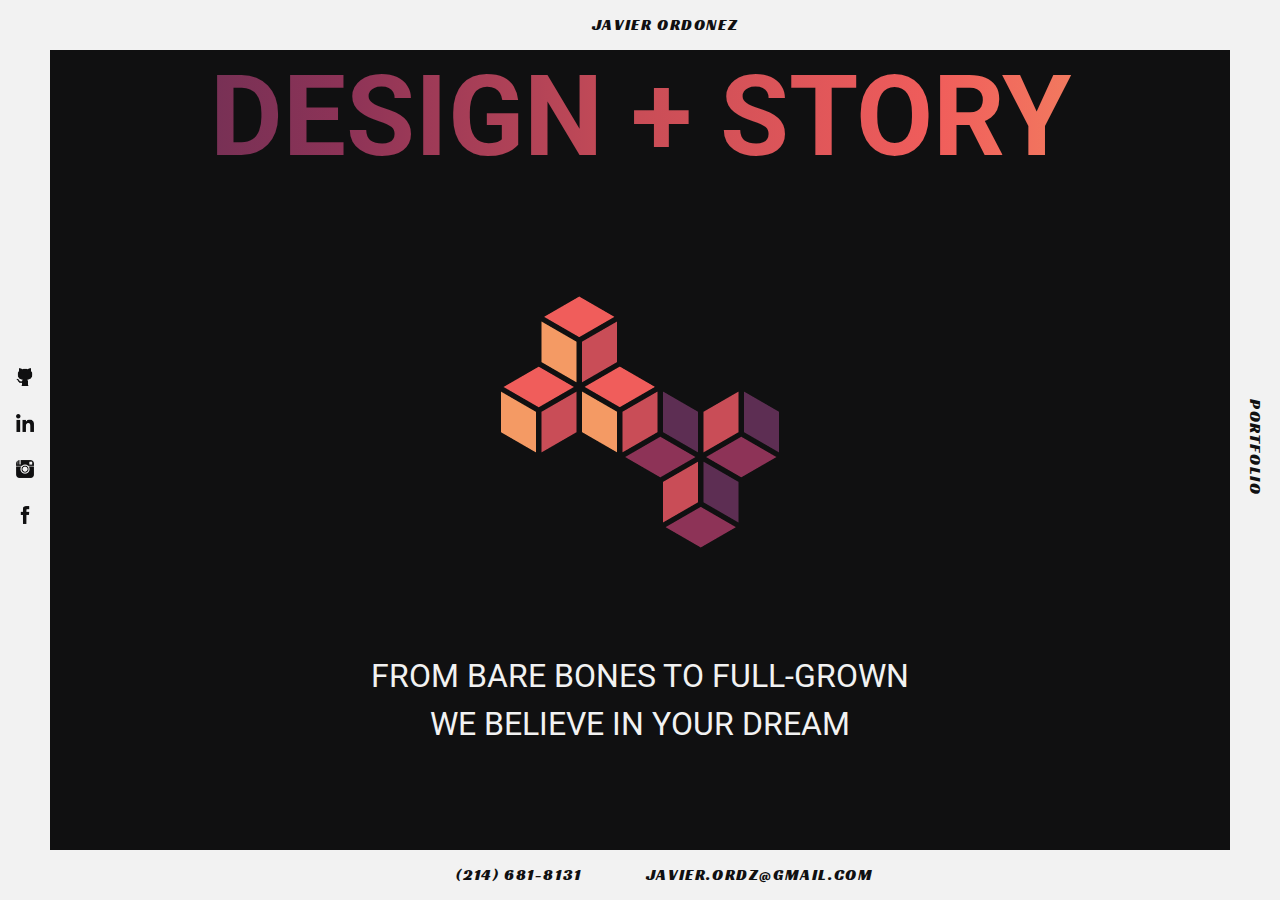
==== portfolio.html @ aa8e8fe7 "structure finished, social links connected, contact info added" ====
<!DOCTYPE html>
<html lang="en">
<head>
    <meta charset="UTF-8">
    <meta name="viewport" content="width=device-width, initial-scale=1, shrink-to-fit=no">
    <meta http-equiv="X-UA-Compatible" content="ie=edge">
    <title>Javier Ordonez</title>

    <!-- FONTS -->
    <link href="https://fonts.googleapis.com/css?family=Racing+Sans+One|Roboto" rel="stylesheet">
    <!-- BOOTSTRAP -->
    <link rel="stylesheet" href="https://stackpath.bootstrapcdn.com/bootstrap/4.3.1/css/bootstrap.min.css" integrity="sha384-ggOyR0iXCbMQv3Xipma34MD+dH/1fQ784/j6cY/iJTQUOhcWr7x9JvoRxT2MZw1T" crossorigin="anonymous">
    <!-- CUSTOM CSS -->
    <link rel="stylesheet" type="text/css" href="assets/css/style.css">
    <!-- ICONS -->
    <link rel="stylesheet" href="https://use.fontawesome.com/releases/v5.8.1/css/all.css" integrity="sha384-50oBUHEmvpQ+1lW4y57PTFmhCaXp0ML5d60M1M7uH2+nqUivzIebhndOJK28anvf" crossorigin="anonymous">
</head>

<body>
    <!-- TOP BORDER -->
    <header id="topBorder">
        <a href=# class="linkText" id="nameLink">JAVIER ORDONEZ</a>
    </header>

    <!-- LEFT BORDER -->
    <aside id="leftBorder">
        <div class="verticalMenu">
            <a href="https://github.com/javierordz" target="_blank"><img src="assets/images/s-github.png" alt="Github" class="social"></a>
            <a href="https://www.linkedin.com/in/javierordz/" target="_blank"><img src="assets/images/s-linkedin.png" alt="LinkedIn" class="social"></a>
            <a href="https://www.instagram.com/javierordz/" target="_blank"><img src="assets/images/s-instagram.png" alt="Instagram" class="social"></a>
            <a href="https://www.facebook.com/javier.ordz" target="_blank"><img src="assets/images/s-facebook.png" alt="Facebook" class="social"></a>
        </div>
    </aside>

    <!-- CONTENT -->
    <section class="wrapper">
        <div id="splash">
            <h1>DESIGN + STORY</h1>
            <img src="assets/images/VB-icon.png" id="logo">
            <p id="slogan">FROM BARE BONES TO FULL-GROWN <br> WE BELIEVE IN YOUR DREAM</p>

        </div>

    </section>

    <!-- RIGHT BORDER -->
    <aside id="rightBorder">
        <div class="verticalMenu" id="portfolio">
            <a class="linkText" id="portfolioLink">PORTFOLIO</a>
        </div>
    </aside>
    
    <!-- BOTTOM BORDER -->
    <footer id="bottomBorder">
        <a class="linkText" id="nameLink"><i class="fas fa-mobile-alt"></i> (214) 681-8131</a> &nbsp; &nbsp; &nbsp;
        <i class="fas fa-angle-left"></i> &nbsp;&nbsp;
        <i class="fas fa-angle-right"></i> &nbsp; &nbsp; &nbsp;
        <a href="mailto:javier.ordz@gmail.com" class="linkText" id="nameLink"><i class="fas fa-envelope"></i> JAVIER.ORDZ@GMAIL.COM</a>
    </footer>

    <script type="text/javascript" src="assets/javascript/logic.js"></script>
    <script src="https://code.jquery.com/jquery-3.3.1.slim.min.js" integrity="sha384-q8i/X+965DzO0rT7abK41JStQIAqVgRVzpbzo5smXKp4YfRvH+8abtTE1Pi6jizo" crossorigin="anonymous"></script>
    <script src="https://cdnjs.cloudflare.com/ajax/libs/popper.js/1.14.7/umd/popper.min.js" integrity="sha384-UO2eT0CpHqdSJQ6hJty5KVphtPhzWj9WO1clHTMGa3JDZwrnQq4sF86dIHNDz0W1" crossorigin="anonymous"></script>
    <script src="https://stackpath.bootstrapcdn.com/bootstrap/4.3.1/js/bootstrap.min.js" integrity="sha384-JjSmVgyd0p3pXB1rRibZUAYoIIy6OrQ6VrjIEaFf/nJGzIxFDsf4x0xIM+B07jRM" crossorigin="anonymous"></script>
 
</body>

</html>
---- assets/css/style.css ----
/* GLOBAL */
html {
    font-size: 1em;
}

body {
    width: 100%;
    height: 100%;
    background-color: #101011;
    color: #F2F2F2;
    font-family: 'Roboto', sans-serif;
}

a {
    color: #101011;
    letter-spacing: 0.1em;
}
a:hover {
    text-decoration: none;
    color: #5D2E53;
}

.linkText {
    font-family: 'Racing Sans One', cursive;
    line-height: 50px;
}

h1 {
    font-weight: bolder;
    font-size: 7em;
    text-align: center;
    background: linear-gradient(to right, #5D2E53, #8D3357, #C94D57, #F05D5B, #F49A64);
    -webkit-background-clip: text;
    -webkit-text-fill-color: transparent;
}

/* BORDERS */
#topBorder, #bottomBorder, #leftBorder, #rightBorder {
	background: #F2F2F2;
    position: fixed;
    text-align: center;
    color: #101011;
}

#leftBorder, #rightBorder {
    top: 0; 
    bottom: 0;
    width: 50px;
    height: 100%;
}
#leftBorder { left: 0; }
#rightBorder { right: 0; }
		
#topBorder, #bottomBorder {
    left: 0;
    right: 0;
    height: 50px;
    width: 100%;
    padding-left: 50px;
}
#topBorder { top: 0; }
#bottomBorder { bottom: 0; }

/* BORDER LINKS */
.social {
    width: 18px;
    height: 18px;
    margin: 14px;
}

.verticalMenu {
    position: absolute;
    top: calc(50% - 96px);
    line-height: 2.5em;
}

#portfolio {
    top: calc(50% - 51px);
    writing-mode: vertical-rl;
    text-orientation: mixed;
    color: #101011;
    cursor: pointer;
}

/* CONTENT ——— S P L A S H */
.wrapper {
    width: calc(100% - 100px);
    height: calc(100% - 100px);
    position: absolute;
    top: 50px;
    left: 50px;
    margin: auto;
    align-items: center;
    justify-content: center;
}

#splash {
    margin: auto;
    align-items: center;
    justify-content: center;
    position: relative;
}

#logo {
    margin: 0 auto;
    display: block;
    width: 480px;
}

#slogan {
    font-size: 2em;
    text-align: center;
}

.colorValues {
    color: #F2F2F2;
    color: #101011;
    color: #5D2E53;
    color: #8D3357;
    color: #C94D57;
    color: #F05D5B;
    color: #F49A64;
}
.c1 {color: #5D2E53;}
.c2 {color: #8D3357;}
.c3 {color: #C94D57;}
.c4 {color: #F05D5B;}
.c5 {color: #F49A64;}


/* MOBILE STYLING */
@media 

/* Fairly small screens including iphones */
only screen and (max-width: 500px),
/* iPads */
only screen and (min-device-width: 768px) and (max-device-width: 1024px) 
{#topBorder, #bottomBorder, #leftBorder, #rightBorder { display: none; }}
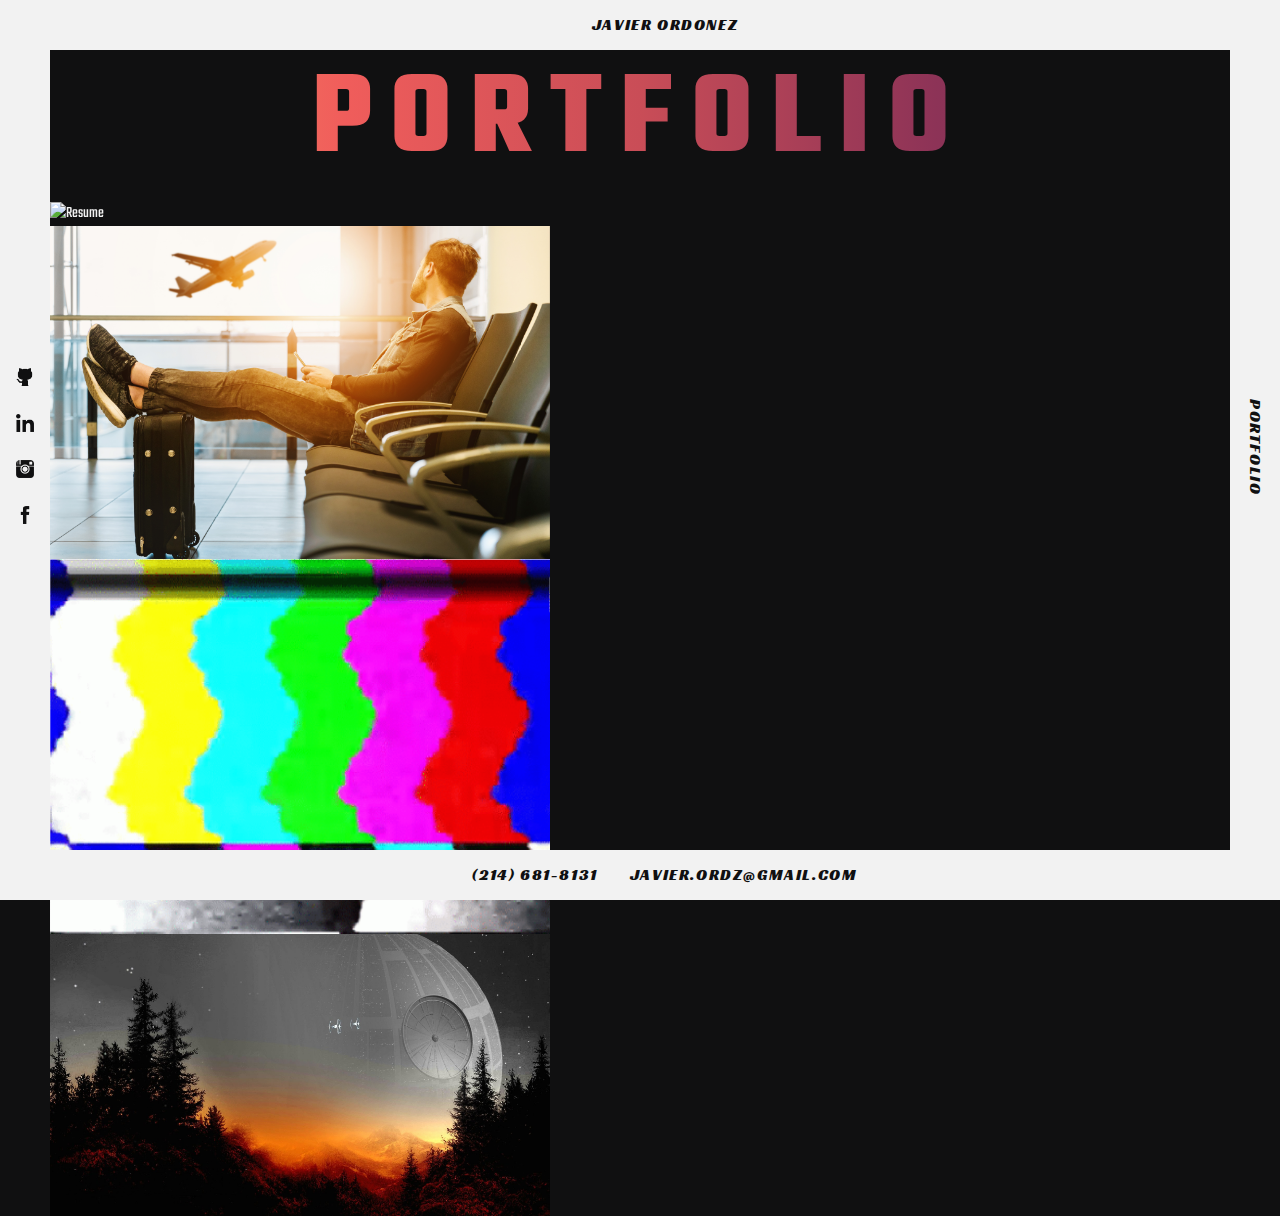
==== commit 78be7be8: "updates to everything" ====
--- a/portfolio.html
+++ b/portfolio.html
@@ -7,7 +7,7 @@
     <title>Javier Ordonez</title>
 
     <!-- FONTS -->
-    <link href="https://fonts.googleapis.com/css?family=Racing+Sans+One|Roboto" rel="stylesheet">
+    <link href="https://fonts.googleapis.com/css?family=Racing+Sans+One|Teko:700" rel="stylesheet">
     <!-- BOOTSTRAP -->
     <link rel="stylesheet" href="https://stackpath.bootstrapcdn.com/bootstrap/4.3.1/css/bootstrap.min.css" integrity="sha384-ggOyR0iXCbMQv3Xipma34MD+dH/1fQ784/j6cY/iJTQUOhcWr7x9JvoRxT2MZw1T" crossorigin="anonymous">
     <!-- CUSTOM CSS -->
@@ -34,19 +34,68 @@
 
     <!-- CONTENT -->
     <section class="wrapper">
-        <div id="splash">
+        
+        <!-- SPLASH -->
+        <!-- <div id="splash">
             <h1>DESIGN + STORY</h1>
             <img src="assets/images/VB-icon.png" id="logo">
             <p id="slogan">FROM BARE BONES TO FULL-GROWN <br> WE BELIEVE IN YOUR DREAM</p>
+        </div> -->
+
+        <!-- PORTFOLIO -->
+        <div id="portfolio">
+            <h1>PORTFOLIO</h1>
+
+            <div class="proj">
+                <img src="assets/images/Resume-1.JPG" alt="Resume" class="projImg">
+                <div class="overlay">
+                    <div class="projTitle"><h3>RESUME</h3></div>
+                    <div class="projDesc">App for socially saving money for dream vacations</div>
+                    <a href="https://thewly.github.io/Project1/" class="projLink">View</a>
+                    <a href="https://github.com/thewly/Project1" class="projLink">GitHub</a>
+                </div>
+            </div>
+
+            <div class="proj">
+                <img src="assets/images/Proj1.png" alt="NEXT JRNY" class="projImg">
+                <div class="overlay">
+                    <div class="projTitle"><h3>NEXT JRNY</h3></div>
+                    <div class="projDesc">App for socially saving money for dream vacations</div>
+                    <a href="https://thewly.github.io/Project1/" class="projLink">View</a>
+                    <a href="https://github.com/thewly/Project1" class="projLink">GitHub</a>
+                </div>
+            </div>
+
+            <div class="proj">
+                <img src="assets/images/Proj2.gif" alt="NEXT JRNY" class="projImg">
+                <div class="overlay">
+                    <div class="projTitle"><h3>TV TRIVIA</h3></div>
+                    <div class="projDesc">App for socially saving money for dream vacations</div>
+                    <a href="https://thewly.github.io/Project1/" class="projLink">View</a>
+                    <a href="https://github.com/javierordz/TriviaGame" class="projLink">GitHub</a>
+                </div>
+            </div>
+
+            <div class="proj">
+                <img src="assets/images/Proj3.jpg" alt="NEXT JRNY" class="projImg">
+                <div class="overlay">
+                    <div class="projTitle"><h3>STAR WARS RPG</h3></div>
+                    <div class="projDesc">Role-playing game</div>
+                    <a href="https://javierordz.github.io/unit-4-game/" class="projLink">View</a>
+                    <a href="https://github.com/javierordz/unit-4-game" class="projLink">GitHub</a>
+                </div>
+            </div>
+
 
         </div>
+
 
     </section>
 
     <!-- RIGHT BORDER -->
     <aside id="rightBorder">
-        <div class="verticalMenu" id="portfolio">
-            <a class="linkText" id="portfolioLink">PORTFOLIO</a>
+        <div class="verticalMenu" id="pf">
+            <a class="linkText" id="pfBtn">PORTFOLIO</a>
         </div>
     </aside>
     
--- a/assets/css/style.css
+++ b/assets/css/style.css
@@ -8,16 +8,17 @@
     height: 100%;
     background-color: #101011;
     color: #F2F2F2;
-    font-family: 'Roboto', sans-serif;
+    font-family: 'Teko', sans-serif;
 }
 
 a {
     color: #101011;
     letter-spacing: 0.1em;
 }
+
 a:hover {
     text-decoration: none;
-    color: #5D2E53;
+    color: inherit;
 }
 
 .linkText {
@@ -27,11 +28,20 @@
 
 h1 {
     font-weight: bolder;
-    font-size: 7em;
+    font-size: 7.5em;
+    letter-spacing: .15em;
     text-align: center;
-    background: linear-gradient(to right, #5D2E53, #8D3357, #C94D57, #F05D5B, #F49A64);
+    background: linear-gradient(to left, #5D2E53, #8D3357, #C94D57, #F05D5B, #F49A64);
     -webkit-background-clip: text;
     -webkit-text-fill-color: transparent;
+}
+
+h3 {
+    font-family: 'Racing Sans One', cursive;
+    font-weight: bolder;
+    font-size: 2em;
+    letter-spacing: .15em;
+    text-align: center;
 }
 
 /* BORDERS */
@@ -74,7 +84,7 @@
     line-height: 2.5em;
 }
 
-#portfolio {
+#pf {
     top: calc(50% - 51px);
     writing-mode: vertical-rl;
     text-orientation: mixed;
@@ -112,6 +122,56 @@
     text-align: center;
 }
 
+
+
+
+.proj {
+    position: relative;
+    width: 50%;
+}
+
+.projImg {
+    opacity: 1;
+    display: block;
+    width: 500px;
+    height: auto;
+    transition: .5s ease;
+    backface-visibility: hidden;
+}
+
+.overlay {
+    transition: .5s ease;
+    opacity: 0;
+    position: absolute;
+    top: 50%;
+    left: 50%;
+    transform: translate(-50%, -50%);
+    -ms-transform: translate(-50%, -50%);
+    text-align: center;
+}
+
+.proj:hover .projImg {
+    opacity: 0.3;
+}
+
+.proj:hover .overlay {
+    opacity: 1;
+}
+
+.projLink {
+    background-color: #5D2E53;
+    color: #F2F2F2;
+    font-size: 1em;
+    padding: 10px 32px;
+  }
+
+
+
+
+
+
+
+
 .colorValues {
     color: #F2F2F2;
     color: #101011;
@@ -121,18 +181,18 @@
     color: #F05D5B;
     color: #F49A64;
 }
-.c1 {color: #5D2E53;}
-.c2 {color: #8D3357;}
-.c3 {color: #C94D57;}
-.c4 {color: #F05D5B;}
-.c5 {color: #F49A64;}
+.c1 {background-color: #5D2E53;}
+.c2 {background-color: #8D3357;}
+.c3 {background-color: #C94D57;}
+.c4 {background-color: #F05D5B;}
+.c5 {background-color: #F49A64;}
 
 
 /* MOBILE STYLING */
 @media 
 
 /* Fairly small screens including iphones */
-only screen and (max-width: 500px),
+only screen and (max-width: 624px),
 /* iPads */
 only screen and (min-device-width: 768px) and (max-device-width: 1024px) 
 {#topBorder, #bottomBorder, #leftBorder, #rightBorder { display: none; }}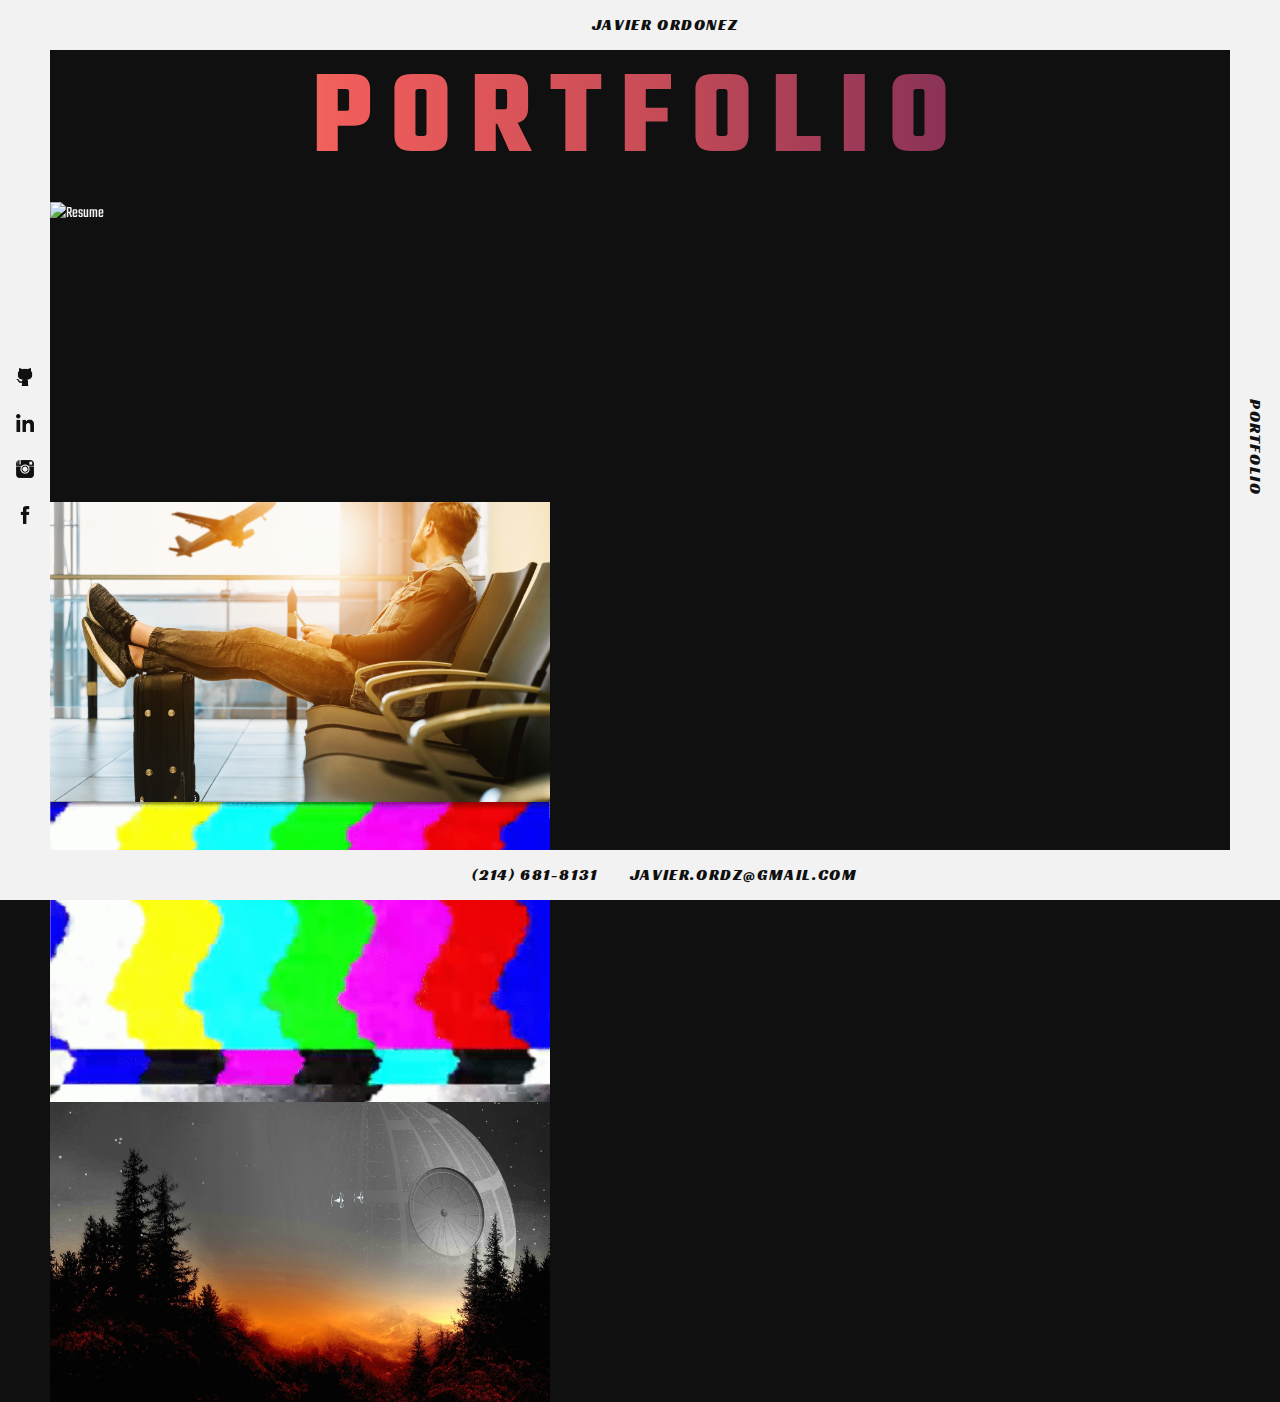
==== commit d42c7b4f: "correcting portfolio links" ====
--- a/portfolio.html
+++ b/portfolio.html
@@ -21,7 +21,7 @@
     <header id="topBorder">
         <a href=# class="linkText" id="nameLink">JAVIER ORDONEZ</a>
     </header>
-
+ 
     <!-- LEFT BORDER -->
     <aside id="leftBorder">
         <div class="verticalMenu">
@@ -47,12 +47,11 @@
             <h1>PORTFOLIO</h1>
 
             <div class="proj">
-                <img src="assets/images/Resume-1.JPG" alt="Resume" class="projImg">
+                <img src="assets/images/Resume1.JPG" alt="Resume" class="projImg">
                 <div class="overlay">
                     <div class="projTitle"><h3>RESUME</h3></div>
-                    <div class="projDesc">App for socially saving money for dream vacations</div>
-                    <a href="https://thewly.github.io/Project1/" class="projLink">View</a>
-                    <a href="https://github.com/thewly/Project1" class="projLink">GitHub</a>
+                    <div class="projDesc">A brief summary of my experience</div>
+                    <a href="" class="projLink">View</a>
                 </div>
             </div>
 
@@ -70,8 +69,8 @@
                 <img src="assets/images/Proj2.gif" alt="NEXT JRNY" class="projImg">
                 <div class="overlay">
                     <div class="projTitle"><h3>TV TRIVIA</h3></div>
-                    <div class="projDesc">App for socially saving money for dream vacations</div>
-                    <a href="https://thewly.github.io/Project1/" class="projLink">View</a>
+                    <div class="projDesc">Television quiz</div>
+                    <a href="https://javierordz.github.io/TriviaGame/" class="projLink">View</a>
                     <a href="https://github.com/javierordz/TriviaGame" class="projLink">GitHub</a>
                 </div>
             </div>
--- a/assets/css/style.css
+++ b/assets/css/style.css
@@ -68,7 +68,7 @@
     width: 100%;
     padding-left: 50px;
 }
-#topBorder { top: 0; }
+#topBorder { top: 0; z-index: 99; }
 #bottomBorder { bottom: 0; }
 
 /* BORDER LINKS */
@@ -134,7 +134,8 @@
     opacity: 1;
     display: block;
     width: 500px;
-    height: auto;
+    height: 300px;
+    object-fit: cover;
     transition: .5s ease;
     backface-visibility: hidden;
 }
@@ -165,7 +166,9 @@
     padding: 10px 32px;
   }
 
-
+.projDesc {
+    font-weight: lighter;
+}
 
 
 
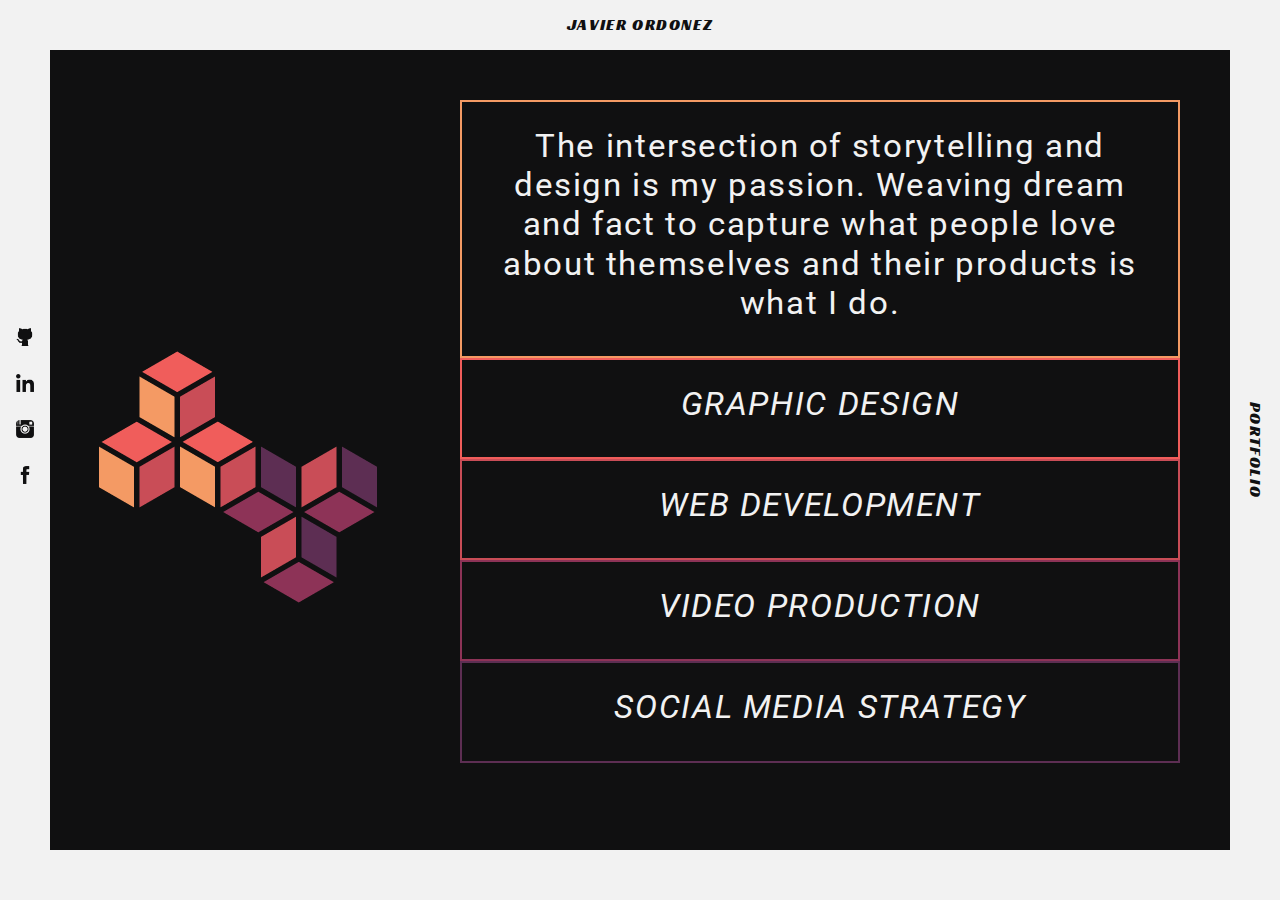
==== commit 9344f445: "added pdf" ====
--- a/portfolio.html
+++ b/portfolio.html
@@ -5,15 +5,18 @@
     <meta name="viewport" content="width=device-width, initial-scale=1, shrink-to-fit=no">
     <meta http-equiv="X-UA-Compatible" content="ie=edge">
     <title>Javier Ordonez</title>
+    <!-- <style type="text/css">html {overflow:hidden;}</style> -->
 
     <!-- FONTS -->
-    <link href="https://fonts.googleapis.com/css?family=Racing+Sans+One|Teko:700" rel="stylesheet">
+    <link href="https://fonts.googleapis.com/css?family=Racing+Sans+One|Roboto" rel="stylesheet">
     <!-- BOOTSTRAP -->
     <link rel="stylesheet" href="https://stackpath.bootstrapcdn.com/bootstrap/4.3.1/css/bootstrap.min.css" integrity="sha384-ggOyR0iXCbMQv3Xipma34MD+dH/1fQ784/j6cY/iJTQUOhcWr7x9JvoRxT2MZw1T" crossorigin="anonymous">
     <!-- CUSTOM CSS -->
     <link rel="stylesheet" type="text/css" href="assets/css/style.css">
     <!-- ICONS -->
     <link rel="stylesheet" href="https://use.fontawesome.com/releases/v5.8.1/css/all.css" integrity="sha384-50oBUHEmvpQ+1lW4y57PTFmhCaXp0ML5d60M1M7uH2+nqUivzIebhndOJK28anvf" crossorigin="anonymous">
+
+    <script type="text/javascript" src="https://code.jquery.com/jquery-3.3.1.slim.min.js" integrity="sha384-q8i/X+965DzO0rT7abK41JStQIAqVgRVzpbzo5smXKp4YfRvH+8abtTE1Pi6jizo" crossorigin="anonymous"></script>
 </head>
 
 <body>
@@ -29,29 +32,52 @@
             <a href="https://www.linkedin.com/in/javierordz/" target="_blank"><img src="assets/images/s-linkedin.png" alt="LinkedIn" class="social"></a>
             <a href="https://www.instagram.com/javierordz/" target="_blank"><img src="assets/images/s-instagram.png" alt="Instagram" class="social"></a>
             <a href="https://www.facebook.com/javier.ordz" target="_blank"><img src="assets/images/s-facebook.png" alt="Facebook" class="social"></a>
+            <a href="mailto:javier.ordz@gmail.com" target="_blank"id="emailLink"><i class="fas fa-envelope social" style="font-size: 1.2em; display:block;"></i></a>
+            <a id="phoneLink" onclick="phoneNum()"><i class="fas fa-mobile-alt social" style="font-size: 1.3em;"><span class="popupText" id="phonePop">(214) 681-8131</span></i></a>
         </div>
     </aside>
 
     <!-- CONTENT -->
     <section class="wrapper">
-        
+
         <!-- SPLASH -->
-        <!-- <div id="splash">
-            <h1>DESIGN + STORY</h1>
-            <img src="assets/images/VB-icon.png" id="logo">
-            <p id="slogan">FROM BARE BONES TO FULL-GROWN <br> WE BELIEVE IN YOUR DREAM</p>
-        </div> -->
+        <div id="splash">
+            <!-- <h1>DESIGN + STORY</h1> -->
+            <div class="container-fluid">
+                <div class="row" >
+                    <div class="col-lg col-sm-12 max-height" style="max-width: 360px;">
+                        <img src="assets/images/VB-icon.png" id="logo">
+                    </div>
+
+                    <div class="col-lg col-sm-12 max-height text-center">
+                        <div id="block1">
+                            <p>The intersection of storytelling and design is my passion. 
+                                Weaving dream and fact to capture what people love about themselves and their products is what I do.</p>
+                        </div>
+                            <i class="fas fa-ellipsis-v ellipse c1"></i>
+                        <div id="block2"><p><i>GRAPHIC DESIGN</i></p></div>
+                            <i class="fas fa-ellipsis-v ellipse c2"></i>
+                        <div id="block3"><p><i>WEB DEVELOPMENT</i></p></div>
+                            <i class="fas fa-ellipsis-v ellipse c3"></i>
+                        <div id="block4"><p><i>VIDEO PRODUCTION</i></p></div>
+                            <i class="fas fa-ellipsis-v ellipse c4"></i>
+                        <div id="block5"><p><i>SOCIAL MEDIA STRATEGY</i></p></div>
+                    </div>
+                    
+                </div>
+            </div>
+        </div>
 
         <!-- PORTFOLIO -->
-        <div id="portfolio">
+        <div id="portfolio" class="hidden-element">
             <h1>PORTFOLIO</h1>
 
             <div class="proj">
-                <img src="assets/images/Resume1.JPG" alt="Resume" class="projImg">
+                <img src="assets/images/Resume.JPG" alt="Resume" class="projImg">
                 <div class="overlay">
                     <div class="projTitle"><h3>RESUME</h3></div>
-                    <div class="projDesc">A brief summary of my experience</div>
-                    <a href="" class="projLink">View</a>
+                    <div class="projDesc">A brief summary of my experiences</div><br>
+                    <a href="assets/images/Ordonez - Resume.pdf" class="projLink" target="_blank">View</a>
                 </div>
             </div>
 
@@ -59,9 +85,9 @@
                 <img src="assets/images/Proj1.png" alt="NEXT JRNY" class="projImg">
                 <div class="overlay">
                     <div class="projTitle"><h3>NEXT JRNY</h3></div>
-                    <div class="projDesc">App for socially saving money for dream vacations</div>
-                    <a href="https://thewly.github.io/Project1/" class="projLink">View</a>
-                    <a href="https://github.com/thewly/Project1" class="projLink">GitHub</a>
+                    <div class="projDesc">App for socially saving money for dream vacations</div><br>
+                    <a href="https://thewly.github.io/Project1/" class="projLink" target="_blank">View</a>
+                    <a href="https://github.com/thewly/Project1" class="projLink" target="_blank">GitHub</a>
                 </div>
             </div>
 
@@ -69,9 +95,9 @@
                 <img src="assets/images/Proj2.gif" alt="NEXT JRNY" class="projImg">
                 <div class="overlay">
                     <div class="projTitle"><h3>TV TRIVIA</h3></div>
-                    <div class="projDesc">Television quiz</div>
-                    <a href="https://javierordz.github.io/TriviaGame/" class="projLink">View</a>
-                    <a href="https://github.com/javierordz/TriviaGame" class="projLink">GitHub</a>
+                    <div class="projDesc">Timed quiz on television history</div><br>
+                    <a href="https://javierordz.github.io/TriviaGame/" class="projLink" target="_blank">View</a>
+                    <a href="https://github.com/javierordz/TriviaGame" class="projLink" target="_blank">GitHub</a>
                 </div>
             </div>
 
@@ -79,35 +105,30 @@
                 <img src="assets/images/Proj3.jpg" alt="NEXT JRNY" class="projImg">
                 <div class="overlay">
                     <div class="projTitle"><h3>STAR WARS RPG</h3></div>
-                    <div class="projDesc">Role-playing game</div>
-                    <a href="https://javierordz.github.io/unit-4-game/" class="projLink">View</a>
-                    <a href="https://github.com/javierordz/unit-4-game" class="projLink">GitHub</a>
+                    <div class="projDesc">Role-playing game with dynamic html elements</div><br>
+                    <a href="https://javierordz.github.io/unit-4-game/" class="projLink" target="_blank">View</a>
+                    <a href="https://github.com/javierordz/unit-4-game" class="projLink" target="_blank">GitHub</a>
                 </div>
             </div>
 
 
         </div>
 
-
     </section>
 
     <!-- RIGHT BORDER -->
     <aside id="rightBorder">
-        <div class="verticalMenu" id="pf">
-            <a class="linkText" id="pfBtn">PORTFOLIO</a>
+        <div class="verticalMenu" id="switchBtn">
+            <i class="fas fa-arrow-right"></i>
+            <a class="linkText" id="switch-view">PORTFOLIO</a>
+            <i class="fas fa-arrow-right"></i>
         </div>
     </aside>
     
     <!-- BOTTOM BORDER -->
-    <footer id="bottomBorder">
-        <a class="linkText" id="nameLink"><i class="fas fa-mobile-alt"></i> (214) 681-8131</a> &nbsp; &nbsp; &nbsp;
-        <i class="fas fa-angle-left"></i> &nbsp;&nbsp;
-        <i class="fas fa-angle-right"></i> &nbsp; &nbsp; &nbsp;
-        <a href="mailto:javier.ordz@gmail.com" class="linkText" id="nameLink"><i class="fas fa-envelope"></i> JAVIER.ORDZ@GMAIL.COM</a>
-    </footer>
+    <footer id="bottomBorder"></footer>
 
     <script type="text/javascript" src="assets/javascript/logic.js"></script>
-    <script src="https://code.jquery.com/jquery-3.3.1.slim.min.js" integrity="sha384-q8i/X+965DzO0rT7abK41JStQIAqVgRVzpbzo5smXKp4YfRvH+8abtTE1Pi6jizo" crossorigin="anonymous"></script>
     <script src="https://cdnjs.cloudflare.com/ajax/libs/popper.js/1.14.7/umd/popper.min.js" integrity="sha384-UO2eT0CpHqdSJQ6hJty5KVphtPhzWj9WO1clHTMGa3JDZwrnQq4sF86dIHNDz0W1" crossorigin="anonymous"></script>
     <script src="https://stackpath.bootstrapcdn.com/bootstrap/4.3.1/js/bootstrap.min.js" integrity="sha384-JjSmVgyd0p3pXB1rRibZUAYoIIy6OrQ6VrjIEaFf/nJGzIxFDsf4x0xIM+B07jRM" crossorigin="anonymous"></script>
  
--- a/assets/css/style.css
+++ b/assets/css/style.css
@@ -1,6 +1,13 @@
 /* GLOBAL */
 html {
     font-size: 1em;
+    overflow: scroll;
+    overflow-x: hidden;
+}
+
+::-webkit-scrollbar {
+    width: 0px;
+    background: transparent;
 }
 
 body {
@@ -8,12 +15,13 @@
     height: 100%;
     background-color: #101011;
     color: #F2F2F2;
-    font-family: 'Teko', sans-serif;
+    font-family: 'Roboto', sans-serif;
 }
 
 a {
     color: #101011;
     letter-spacing: 0.1em;
+    text-transform: uppercase;
 }
 
 a:hover {
@@ -24,13 +32,17 @@
 .linkText {
     font-family: 'Racing Sans One', cursive;
     line-height: 50px;
+    text-transform: uppercase;
+    margin: 20px 10px;
 }
 
 h1 {
+    font-family: 'Racing Sans One', cursive;
     font-weight: bolder;
-    font-size: 7.5em;
+    font-size: 6em;
     letter-spacing: .15em;
     text-align: center;
+    margin-top: 25px;
     background: linear-gradient(to left, #5D2E53, #8D3357, #C94D57, #F05D5B, #F49A64);
     -webkit-background-clip: text;
     -webkit-text-fill-color: transparent;
@@ -39,9 +51,19 @@
 h3 {
     font-family: 'Racing Sans One', cursive;
     font-weight: bolder;
-    font-size: 2em;
-    letter-spacing: .15em;
-    text-align: center;
+    font-size: 2.1em;
+    letter-spacing: .2em;
+    text-align: center;
+    text-transform: uppercase;
+}
+
+p {
+    margin-top: 0;
+    margin-bottom: .5rem;
+    font-size: 1.7em;
+    font-weight: 400;
+    line-height: 1.2em;
+    letter-spacing: .05em;
 }
 
 /* BORDERS */
@@ -66,7 +88,6 @@
     right: 0;
     height: 50px;
     width: 100%;
-    padding-left: 50px;
 }
 #topBorder { top: 0; z-index: 99; }
 #bottomBorder { bottom: 0; }
@@ -80,12 +101,48 @@
 
 .verticalMenu {
     position: absolute;
-    top: calc(50% - 96px);
+    display: block;
+    top: 50%;
+    transform: translate(0, -50%);
     line-height: 2.5em;
 }
 
-#pf {
-    top: calc(50% - 51px);
+.popupText {
+    visibility: hidden;
+    width: 160px;
+    background-color: #8D3357;
+    color: #F2F2F2;
+    text-align: center;
+    font-size: .7em;
+    font-weight: 400;
+    border-radius: 6px;
+    padding: 8px 0;
+    position: absolute;
+    z-index: 1;
+    bottom: 3%;
+    left: 242%;
+    margin-left: -80px;
+    opacity: 0;
+    transition: opacity 1s;
+}
+
+.popupText::after {
+    content: "";
+    position: absolute;
+    top: 30%;
+    left: -3%;
+    margin-left: -9px;
+    border-width: 7px;
+    border-style: solid;
+    border-color: transparent #8D3357 transparent transparent;
+}
+
+.fa-mobile-alt:hover .popupText {
+    visibility: visible;
+    opacity: 1;
+}
+
+#switchBtn {
     writing-mode: vertical-rl;
     text-orientation: mixed;
     color: #101011;
@@ -97,6 +154,7 @@
     width: calc(100% - 100px);
     height: calc(100% - 100px);
     position: absolute;
+    background-color: #101011;
     top: 50px;
     left: 50px;
     margin: auto;
@@ -104,30 +162,56 @@
     justify-content: center;
 }
 
-#splash {
+.hidden-element {
+    display: none;
+}
+
+#splash, .container-fluid {
     margin: auto;
-    align-items: center;
-    justify-content: center;
-    position: relative;
-}
+    width: 100%;
+    height: 100%;
+    padding: 25px;
+}
+
+.max-height {height: 100%;}
+.row-25 {height: 25%;}
+.row-50 {height: 50%;}
 
 #logo {
+    display: block;
+    position: fixed;
+    top: 33%;
+    left: 3%;
+}
+
+#block1, #block2, #block3, #block4, #block5 {
+    text-align: center;
+    padding: 25px 10px;
     margin: 0 auto;
-    display: block;
-    width: 480px;
-}
-
-#slogan {
+    font-size: 1.2em;
+}
+
+#block1 {border: 2px solid #F49A64; padding: 25px;}
+#block2 {border: 2px solid #F05D5B;}
+#block3 {border: 2px solid #C94D57;}
+#block4 {border: 2px solid #8D3357;}
+#block5 {border: 2px solid #5D2E53; margin-bottom: 100px;}
+
+.ellipse {
     font-size: 2em;
-    text-align: center;
-}
-
-
-
-
+    left: 50%;
+    padding: 25px 0;
+}
+
+/* CONTENT ——— P O R T F O L I O */
 .proj {
     position: relative;
-    width: 50%;
+    width: 500px;
+    margin: 0 auto 100px;
+}
+
+div .proj:first-of-type {
+    margin-top: 50px;
 }
 
 .projImg {
@@ -146,6 +230,7 @@
     position: absolute;
     top: 50%;
     left: 50%;
+    width: 95%;
     transform: translate(-50%, -50%);
     -ms-transform: translate(-50%, -50%);
     text-align: center;
@@ -164,16 +249,18 @@
     color: #F2F2F2;
     font-size: 1em;
     padding: 10px 32px;
-  }
+}
+
+div .projLink:nth-of-type(2) {
+    margin-left: 20px;
+}
 
 .projDesc {
-    font-weight: lighter;
-}
-
-
-
-
-
+    font-family: 'Roboto', sans-serif;
+    font-weight: 400;
+    font-size: 1.4em;
+    letter-spacing: .05em;
+}
 
 .colorValues {
     color: #F2F2F2;
@@ -184,18 +271,27 @@
     color: #F05D5B;
     color: #F49A64;
 }
-.c1 {background-color: #5D2E53;}
-.c2 {background-color: #8D3357;}
-.c3 {background-color: #C94D57;}
-.c4 {background-color: #F05D5B;}
-.c5 {background-color: #F49A64;}
+.c5 {color: #5D2E53;}
+.c4 {color: #8D3357;}
+.c2 {color: #C94D57;}
+.c3 {color: #F05D5B;}
+.c1 {color: #F49A64;}
 
 
 /* MOBILE STYLING */
 @media 
-
 /* Fairly small screens including iphones */
 only screen and (max-width: 624px),
 /* iPads */
 only screen and (min-device-width: 768px) and (max-device-width: 1024px) 
-{#topBorder, #bottomBorder, #leftBorder, #rightBorder { display: none; }}+{header, aside, footer { display: none; }}
+
+@-webkit-keyframes fadeIn {
+    from {opacity: 0;} 
+    to {opacity: 1;}
+}
+  
+@keyframes fadeIn {
+    from {opacity: 0;}
+    to {opacity:1 ;}
+}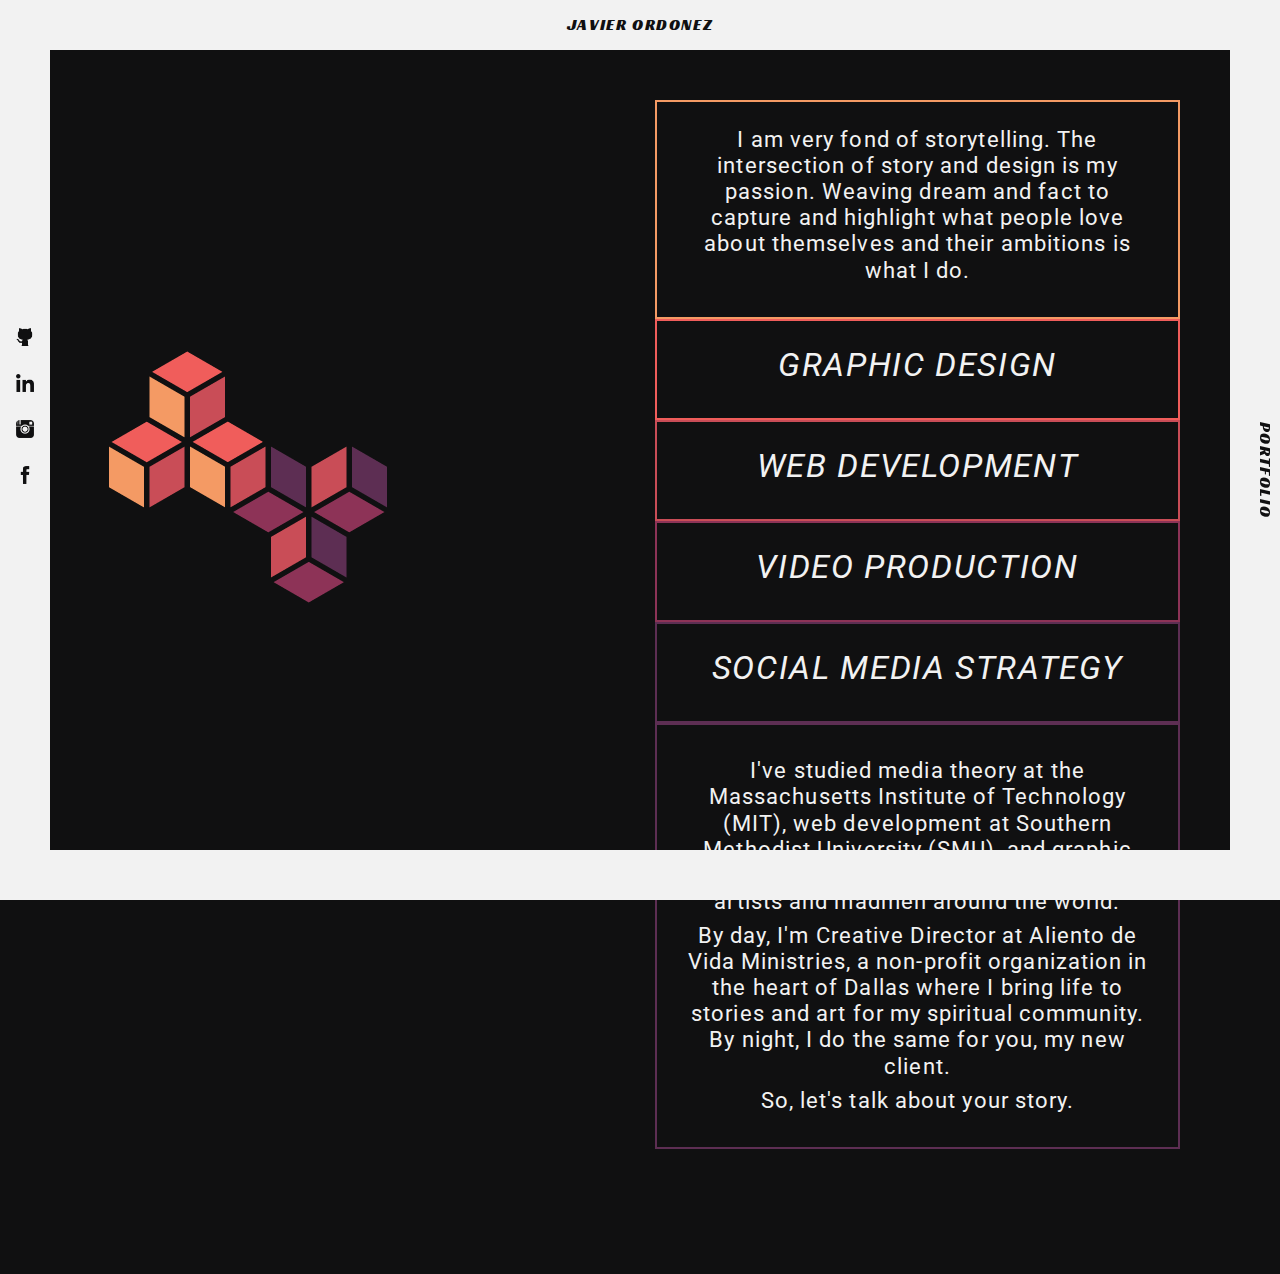
==== commit a9af626f: "mobile responsive" ====
--- a/portfolio.html
+++ b/portfolio.html
@@ -23,6 +23,12 @@
     <!-- TOP BORDER -->
     <header id="topBorder">
         <a href=# class="linkText" id="nameLink">JAVIER ORDONEZ</a>
+        <span class="switchBtn-alt">
+            <i class="fas fa-arrow-right"></i> &nbsp; &nbsp;
+            <a>PORTFOLIO</a> &nbsp; &nbsp;
+            <i class="fas fa-arrow-right"></i>
+        </span>
+
     </header>
  
     <!-- LEFT BORDER -->
@@ -33,7 +39,7 @@
             <a href="https://www.instagram.com/javierordz/" target="_blank"><img src="assets/images/s-instagram.png" alt="Instagram" class="social"></a>
             <a href="https://www.facebook.com/javier.ordz" target="_blank"><img src="assets/images/s-facebook.png" alt="Facebook" class="social"></a>
             <a href="mailto:javier.ordz@gmail.com" target="_blank"id="emailLink"><i class="fas fa-envelope social" style="font-size: 1.2em; display:block;"></i></a>
-            <a id="phoneLink" onclick="phoneNum()"><i class="fas fa-mobile-alt social" style="font-size: 1.3em;"><span class="popupText" id="phonePop">(214) 681-8131</span></i></a>
+            <a class="phoneLink" onclick="phoneNum()"><i class="fas fa-mobile-alt social" style="font-size: 1.3em;"><span class="popupText" class="phonePop">(214) 681-8131</span></i></a>
         </div>
     </aside>
 
@@ -45,14 +51,16 @@
             <!-- <h1>DESIGN + STORY</h1> -->
             <div class="container-fluid">
                 <div class="row" >
-                    <div class="col-lg col-sm-12 max-height" style="max-width: 360px;">
-                        <img src="assets/images/VB-icon.png" id="logo">
+                    <div class="col-lg col-sm-12 max-height">
+                        <!-- <div id="logo"> -->
+                            <img id="logo" src="assets/images/VB-icon.png">
+                        <!-- </div> -->
                     </div>
 
                     <div class="col-lg col-sm-12 max-height text-center">
                         <div id="block1">
-                            <p>The intersection of storytelling and design is my passion. 
-                                Weaving dream and fact to capture what people love about themselves and their products is what I do.</p>
+                            <p>I am very fond of storytelling. The intersection of story and design is my passion. 
+                                Weaving dream and fact to capture and highlight what people love about themselves and their ambitions is what I do.</p>
                         </div>
                             <i class="fas fa-ellipsis-v ellipse c1"></i>
                         <div id="block2"><p><i>GRAPHIC DESIGN</i></p></div>
@@ -62,6 +70,13 @@
                         <div id="block4"><p><i>VIDEO PRODUCTION</i></p></div>
                             <i class="fas fa-ellipsis-v ellipse c4"></i>
                         <div id="block5"><p><i>SOCIAL MEDIA STRATEGY</i></p></div>
+                            <i class="fas fa-ellipsis-v ellipse c5"></i>
+                        <div id="block6"><p>
+                            <p>I've studied media theory at the Massachusetts Institute of Technology (MIT), web development at Southern Methodist University (SMU), 
+                                and graphic design with a generous community of artists and madmen around the world.</p>
+                            <p>By day, I'm Creative Director at Aliento de Vida Ministries, a non-profit organization in the heart of Dallas where I bring life to stories and art for my spiritual community. By night, I do the same for you, my new client.</p>
+                            <p>So, let's talk about your story.</p>
+                        </p></div>
                     </div>
                     
                 </div>
@@ -118,15 +133,24 @@
 
     <!-- RIGHT BORDER -->
     <aside id="rightBorder">
-        <div class="verticalMenu" id="switchBtn">
+        <div class="verticalMenu switchBtn">
             <i class="fas fa-arrow-right"></i>
-            <a class="linkText" id="switch-view">PORTFOLIO</a>
+            <a class="linkText" class="switch-view">PORTFOLIO</a>
             <i class="fas fa-arrow-right"></i>
         </div>
     </aside>
     
     <!-- BOTTOM BORDER -->
-    <footer id="bottomBorder"></footer>
+    <footer id="bottomBorder">
+        <div class="horizontalMenu">
+            <a href="https://github.com/javierordz" target="_blank"><img src="assets/images/s-github.png" alt="Github" class="social"></a>
+            <a href="https://www.linkedin.com/in/javierordz/" target="_blank"><img src="assets/images/s-linkedin.png" alt="LinkedIn" class="social"></a>
+            <a href="https://www.instagram.com/javierordz/" target="_blank"><img src="assets/images/s-instagram.png" alt="Instagram" class="social"></a>
+            <a href="https://www.facebook.com/javier.ordz" target="_blank"><img src="assets/images/s-facebook.png" alt="Facebook" class="social"></a>
+            <a href="mailto:javier.ordz@gmail.com" target="_blank"id="emailLink"><i class="fas fa-envelope social" style="font-size: 1.2em;"></i></a>
+            <a class="phoneLink" onclick="phoneNum()"><i class="fas fa-mobile-alt social" style="font-size: 1.2em;"><span class="popupText" class="phonePop">(214) 681-8131</span></i></a>
+        </div>
+    </footer>
 
     <script type="text/javascript" src="assets/javascript/logic.js"></script>
     <script src="https://cdnjs.cloudflare.com/ajax/libs/popper.js/1.14.7/umd/popper.min.js" integrity="sha384-UO2eT0CpHqdSJQ6hJty5KVphtPhzWj9WO1clHTMGa3JDZwrnQq4sF86dIHNDz0W1" crossorigin="anonymous"></script>
--- a/assets/css/style.css
+++ b/assets/css/style.css
@@ -107,6 +107,11 @@
     line-height: 2.5em;
 }
 
+.horizontalMenu {
+    display: none;
+}
+
+
 .popupText {
     visibility: hidden;
     width: 160px;
@@ -118,7 +123,7 @@
     border-radius: 6px;
     padding: 8px 0;
     position: absolute;
-    z-index: 1;
+    z-index: 99;
     bottom: 3%;
     left: 242%;
     margin-left: -80px;
@@ -142,11 +147,21 @@
     opacity: 1;
 }
 
-#switchBtn {
+.switchBtn {
     writing-mode: vertical-rl;
     text-orientation: mixed;
     color: #101011;
     cursor: pointer;
+    margin: 20px 10px;
+}
+
+.switchBtn-alt {
+    color: #101011;
+    cursor: pointer;
+    display: none;
+    font-family: 'Racing Sans One', cursive;
+    line-height: 1em;
+    text-transform: uppercase;
 }
 
 /* CONTENT ——— S P L A S H */
@@ -160,6 +175,7 @@
     margin: auto;
     align-items: center;
     justify-content: center;
+    z-index: -1;
 }
 
 .hidden-element {
@@ -181,21 +197,25 @@
     display: block;
     position: fixed;
     top: 33%;
-    left: 3%;
-}
-
-#block1, #block2, #block3, #block4, #block5 {
+    left: 48px;
+}
+
+#block1, #block2, #block3, #block4, #block5, #block6 {
     text-align: center;
     padding: 25px 10px;
     margin: 0 auto;
     font-size: 1.2em;
 }
-
-#block1 {border: 2px solid #F49A64; padding: 25px;}
+#block1, #block6 {
+    border: 2px solid #F49A64; 
+    font-size: .8em;
+    padding: 25px;}
 #block2 {border: 2px solid #F05D5B;}
 #block3 {border: 2px solid #C94D57;}
 #block4 {border: 2px solid #8D3357;}
-#block5 {border: 2px solid #5D2E53; margin-bottom: 100px;}
+#block5 {border: 2px solid #5D2E53;}
+#block6 {border: 2px solid #5D2E53; 
+    margin-bottom: 125px;}
 
 .ellipse {
     font-size: 2em;
@@ -262,15 +282,6 @@
     letter-spacing: .05em;
 }
 
-.colorValues {
-    color: #F2F2F2;
-    color: #101011;
-    color: #5D2E53;
-    color: #8D3357;
-    color: #C94D57;
-    color: #F05D5B;
-    color: #F49A64;
-}
 .c5 {color: #5D2E53;}
 .c4 {color: #8D3357;}
 .c2 {color: #C94D57;}
@@ -279,14 +290,48 @@
 
 
 /* MOBILE STYLING */
-@media 
-/* Fairly small screens including iphones */
-only screen and (max-width: 624px),
-/* iPads */
-only screen and (min-device-width: 768px) and (max-device-width: 1024px) 
-{header, aside, footer { display: none; }}
-
-@-webkit-keyframes fadeIn {
+@media only screen and (max-width: 991px) {
+    #logo {
+        position: relative;
+        left: 0;
+        margin: auto;
+        display: flex;
+    }
+
+}
+
+@media /* phones */ only screen and (max-width: 624px), /* iPads */ only screen and (min-device-width: 768px) and (max-device-width: 1024px) {
+    aside { 
+        display: none; 
+    }
+
+    .container-fluid {
+        padding: 0;
+    }
+
+    .wrapper {
+        width: 100%;
+        height: 100%;
+        top: 0;
+        left: 0;
+    }
+
+    .horizontalMenu {
+        display: inline-flex;
+    }
+
+    h1 {
+        margin-top: 50px;
+        font-size: 4em;
+    }
+
+    .switchBtn-alt {
+        display: inline-flex;
+    }
+}
+
+
+/* @-webkit-keyframes fadeIn {
     from {opacity: 0;} 
     to {opacity: 1;}
 }
@@ -294,4 +339,4 @@
 @keyframes fadeIn {
     from {opacity: 0;}
     to {opacity:1 ;}
-}+} */